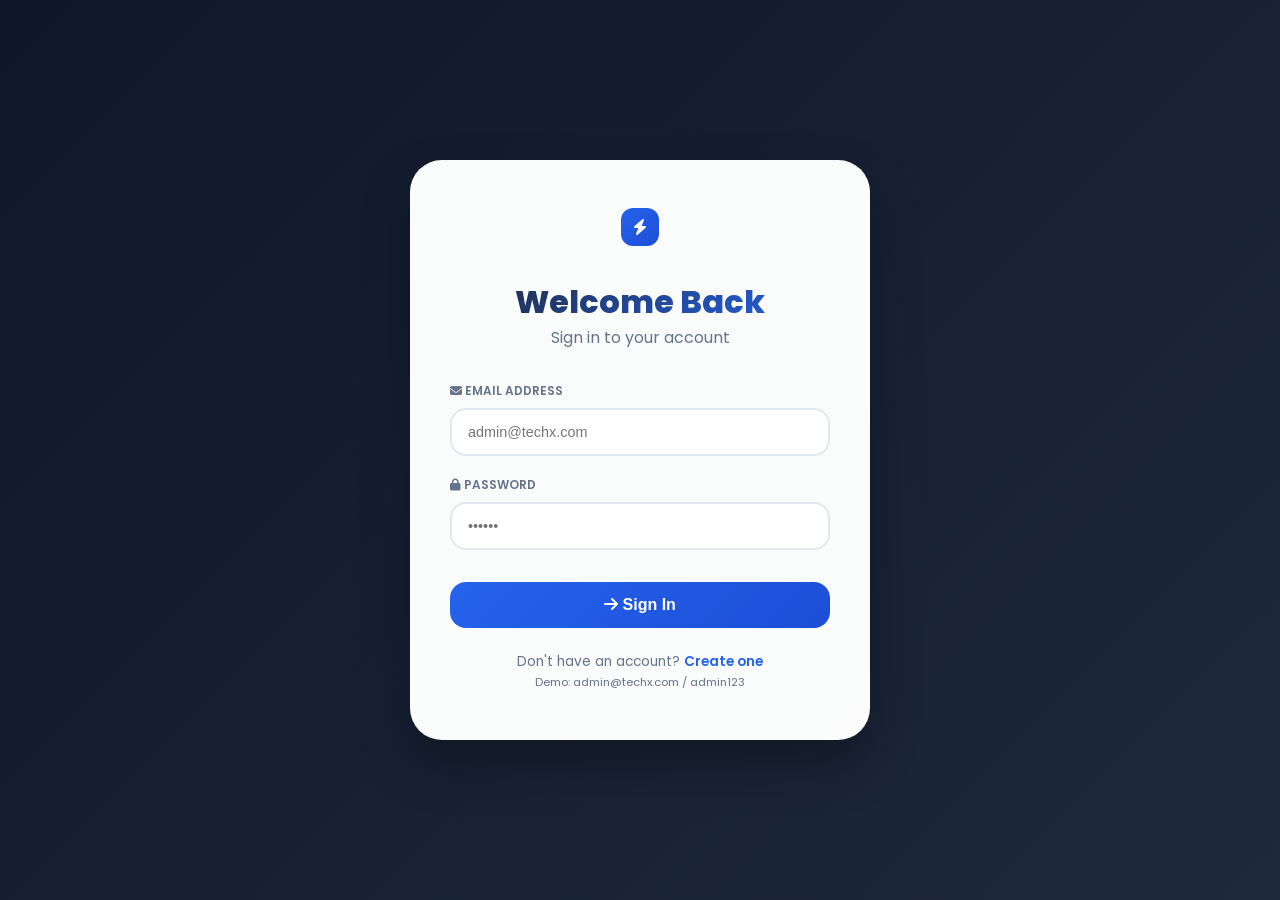
==== signup.html @ 7d98b485 "Complete TechX Egypt e-commerce platform" ====
<!DOCTYPE html>
<html lang="en">
<head>
  <meta charset="UTF-8"/>
  <meta name="viewport" content="width=device-width, initial-scale=1.0"/>
  <title>TechX Egypt — Login</title>
  <link rel="stylesheet" href="style.css"/>
  <link href="https://fonts.googleapis.com/css2?family=Poppins:wght@300;400;500;600;700;800&display=swap" rel="stylesheet"/>
  <link rel="stylesheet" href="https://cdnjs.cloudflare.com/ajax/libs/font-awesome/6.5.0/css/all.min.css"/>
</head>
<body class="auth-page">
<div class="auth-bg"></div>
<div class="auth-card">
  <div class="auth-logo">
    <div class="logo-mark"><i class="fas fa-bolt"></i></div>
  </div>
  <h1 class="auth-title">Welcome Back</h1>
  <p style="text-align:center; color:#64748b; margin-bottom:32px;">Sign in to your account</p>
  <form id="loginForm">
    <div class="input-group">
      <label><i class="fas fa-envelope"></i> Email Address</label>
      <input type="email" id="loginEmail" placeholder="admin@techx.com" required/>
    </div>
    <div class="input-group">
      <label><i class="fas fa-lock"></i> Password</label>
      <input type="password" id="loginPassword" placeholder="••••••" required/>
    </div>
    <button type="submit" class="btn-auth"><i class="fas fa-arrow-right"></i> Sign In</button>
  </form>
  <div class="auth-footer">
    Don't have an account? <a href="signup.html">Create one</a><br/>
    <span style="font-size:0.7rem;">Demo: admin@techx.com / admin123</span>
  </div>
</div>
<script>
  document.getElementById('loginForm').addEventListener('submit', function(e) {
    e.preventDefault();
    const email = document.getElementById('loginEmail').value;
    const pw = document.getElementById('loginPassword').value;
    if(email === 'admin@techx.com' && pw === 'admin123') {
      localStorage.setItem('techx_loggedIn', JSON.stringify({name:'Admin',email:'admin@techx.com',role:'admin'}));
      window.location.href = 'dashboard.html';
    } else {
      alert('Invalid credentials. Use admin@techx.com / admin123');
    }
  });
</script>
</body>
</html>
---- style.css ----
:root {
  --primary: #2563eb;
  --primary-dark: #1d4ed8;
  --primary-light: #3b82f6;
  --primary-pale: #eff6ff;
  --dark: #0f172a;
  --text: #334155;
  --text-light: #64748b;
  --white: #ffffff;
  --border: #e2e8f0;
  --shadow-sm: 0 2px 8px rgba(0,0,0,0.04);
  --shadow-md: 0 8px 24px rgba(0,0,0,0.08);
  --shadow-lg: 0 20px 40px rgba(0,0,0,0.12);
  --shadow-blue: 0 8px 20px rgba(37,99,235,0.25);
  --transition: all 0.3s ease;
}
* { margin: 0; padding: 0; box-sizing: border-box; }
body { font-family: 'Poppins', sans-serif; background: var(--white); color: var(--text); line-height: 1.5; }
.container { max-width: 1280px; margin: 0 auto; padding: 0 24px; }
.btn { display: inline-flex; align-items: center; gap: 8px; padding: 12px 24px; border-radius: 40px; font-weight: 600; font-size: 0.875rem; border: none; cursor: pointer; transition: var(--transition); }
.btn-primary { background: var(--primary); color: var(--white); box-shadow: var(--shadow-blue); }
.btn-primary:hover { background: var(--primary-dark); transform: translateY(-2px); }
.btn-outline { background: transparent; border: 2px solid var(--border); color: var(--text); }
.btn-outline:hover { border-color: var(--primary); color: var(--primary); background: var(--primary-pale); }
.btn-sm { padding: 8px 18px; font-size: 0.8rem; }
.navbar { position: sticky; top: 0; z-index: 1000; background: rgba(255,255,255,0.98); backdrop-filter: blur(12px); border-bottom: 1px solid var(--border); }
.nav-inner { display: flex; align-items: center; justify-content: space-between; height: 72px; max-width: 1280px; margin: 0 auto; padding: 0 24px; }
.nav-logo { display: flex; align-items: center; gap: 12px; font-weight: 800; font-size: 1.25rem; text-decoration: none; background: linear-gradient(135deg, var(--dark), var(--primary)); -webkit-background-clip: text; -webkit-text-fill-color: transparent; }
.logo-mark { width: 38px; height: 38px; background: linear-gradient(135deg, var(--primary), var(--primary-dark)); border-radius: 12px; display: flex; align-items: center; justify-content: center; color: white; font-size: 1rem; }
.nav-search { display: flex; background: var(--primary-pale); border-radius: 40px; overflow: hidden; }
.nav-search input { padding: 10px 18px; border: none; background: none; width: 260px; outline: none; }
.search-btn { padding: 10px 20px; background: var(--primary); color: white; border: none; cursor: pointer; }
.nav-links { display: flex; gap: 4px; }
.nl { padding: 8px 18px; border-radius: 40px; font-size: 0.85rem; color: var(--text-light); text-decoration: none; }
.nl:hover, .nl.active { background: var(--primary-pale); color: var(--primary); }
.nav-actions { display: flex; align-items: center; gap: 16px; }
.cart-btn { position: relative; background: none; border: none; font-size: 1.2rem; cursor: pointer; padding: 8px; }
.cart-badge { position: absolute; top: -4px; right: -8px; background: var(--primary); color: white; border-radius: 50%; font-size: 0.6rem; padding: 2px 6px; min-width: 18px; }
.nav-user { display: flex; align-items: center; gap: 12px; }
.nav-avatar { width: 36px; height: 36px; border-radius: 50%; background: linear-gradient(135deg, var(--primary), var(--primary-dark)); color: white; display: flex; align-items: center; justify-content: center; font-weight: bold; font-size: 0.8rem; }
.hamburger { display: none; flex-direction: column; gap: 5px; background: none; border: none; cursor: pointer; }
.hamburger span { width: 24px; height: 2px; background: var(--text); border-radius: 2px; }
.mobile-nav { display: none; flex-direction: column; padding: 12px 20px; border-top: 1px solid var(--border); background: white; }
.mobile-nav a { padding: 10px; border-radius: 8px; text-decoration: none; color: var(--text); }
.mobile-nav.open { display: flex; }
@media (max-width: 900px) { .nav-links, .nav-search { display: none; } .hamburger { display: flex; } }
.hero { display: grid; grid-template-columns: 1fr 1fr; align-items: center; gap: 60px; padding: 80px 24px; max-width: 1280px; margin: 0 auto; }
.hero-eyebrow { display: inline-block; background: var(--primary-pale); color: var(--primary); padding: 6px 16px; border-radius: 40px; font-size: 0.75rem; font-weight: 600; margin-bottom: 20px; }
.hero-title { font-size: clamp(2rem, 4.5vw, 3.2rem); font-weight: 800; line-height: 1.2; color: var(--dark); }
.hero-accent { background: linear-gradient(135deg, var(--primary), var(--primary-dark)); -webkit-background-clip: text; -webkit-text-fill-color: transparent; }
.hero-sub { color: var(--text-light); margin: 24px 0; max-width: 480px; }
.hero-actions { display: flex; gap: 16px; flex-wrap: wrap; }
.hero-visual img { width: 100%; border-radius: 32px; box-shadow: var(--shadow-lg); }
@media (max-width: 900px) { .hero { grid-template-columns: 1fr; text-align: center; } .hero-sub { margin-left: auto; margin-right: auto; } .hero-actions { justify-content: center; } }
.categories-section { padding: 60px 0; background: var(--primary-pale); }
.section-head { text-align: center; margin-bottom: 48px; }
.sec-label { display: inline-block; background: var(--primary); color: white; padding: 4px 16px; border-radius: 40px; font-size: 0.7rem; font-weight: 600; text-transform: uppercase; letter-spacing: 1px; }
.section-head h2 { font-size: 2rem; color: var(--dark); margin-top: 12px; }
.cat-grid { display: grid; grid-template-columns: repeat(4, 1fr); gap: 24px; }
.cat-card { background: var(--white); border-radius: 24px; padding: 32px 24px; text-align: center; cursor: pointer; transition: var(--transition); border: 1px solid var(--border); }
.cat-card:hover { transform: translateY(-6px); border-color: var(--primary); box-shadow: var(--shadow-md); }
.cat-icon { width: 64px; height: 64px; background: var(--primary-pale); border-radius: 20px; display: flex; align-items: center; justify-content: center; margin: 0 auto 16px; font-size: 1.5rem; color: var(--primary); }
.cat-card h3 { font-size: 1rem; margin-bottom: 4px; }
@media (max-width: 700px) { .cat-grid { grid-template-columns: repeat(2, 1fr); } }
.shop-section { padding: 60px 0; background: var(--white); }
.shop-header { display: flex; justify-content: space-between; align-items: center; flex-wrap: wrap; margin-bottom: 32px; }
.filter-tabs { display: flex; gap: 10px; flex-wrap: wrap; }
.ftab { padding: 8px 22px; border-radius: 40px; border: 1px solid var(--border); background: white; font-size: 0.85rem; cursor: pointer; transition: var(--transition); }
.ftab:hover { border-color: var(--primary); color: var(--primary); }
.ftab.active { background: var(--primary); color: white; border-color: var(--primary); }
.sort-select { padding: 8px 18px; border-radius: 40px; border: 1px solid var(--border); background: white; }
.products-grid { display: grid; grid-template-columns: repeat(auto-fill, minmax(270px, 1fr)); gap: 28px; }
.prod-card { background: white; border-radius: 24px; overflow: hidden; border: 1px solid var(--border); transition: var(--transition); cursor: pointer; }
.prod-card:hover { transform: translateY(-6px); border-color: var(--primary); box-shadow: var(--shadow-lg); }
.pc-img-wrap { height: 200px; overflow: hidden; position: relative; }
.pc-img-wrap img { width: 100%; height: 100%; object-fit: cover; transition: transform 0.5s; }
.prod-card:hover .pc-img-wrap img { transform: scale(1.08); }
.pc-cat { position: absolute; top: 12px; left: 12px; background: rgba(0,0,0,0.7); color: white; padding: 4px 12px; border-radius: 40px; font-size: 0.7rem; }
.pc-body { padding: 20px; }
.pc-name { font-weight: 700; margin-bottom: 8px; }
.pc-stars { color: #f59e0b; font-size: 0.75rem; margin-bottom: 8px; }
.pc-price { font-weight: 800; color: var(--primary); font-size: 1.2rem; margin-bottom: 12px; }
.pc-add { width: 100%; padding: 10px; border-radius: 40px; background: var(--primary-pale); color: var(--primary); border: none; font-weight: 600; cursor: pointer; transition: var(--transition); }
.pc-add:hover { background: var(--primary); color: white; }
.footer { background: #0f172a; color: #94a3b8; padding: 48px 0 24px; margin-top: 60px; }
.footer-grid { display: grid; grid-template-columns: repeat(4, 1fr); gap: 40px; max-width: 1280px; margin: 0 auto; padding: 0 24px; }
.footer-brand h3 { color: white; margin: 12px 0 8px; }
.footer-links h4, .footer-social h4 { color: white; margin-bottom: 16px; font-size: 1rem; }
.footer-links a { display: block; color: #94a3b8; text-decoration: none; margin-bottom: 10px; font-size: 0.85rem; }
.footer-links a:hover { color: #3b82f6; }
.social-icons { display: flex; gap: 16px; }
.social-icons a { width: 36px; height: 36px; background: rgba(255,255,255,0.1); border-radius: 50%; display: flex; align-items: center; justify-content: center; color: white; transition: all 0.3s; }
.social-icons a:hover { background: #3b82f6; transform: translateY(-3px); }
.footer-bottom { text-align: center; padding-top: 24px; margin-top: 24px; border-top: 1px solid rgba(255,255,255,0.1); font-size: 0.8rem; }
@media (max-width: 768px) { .footer-grid { grid-template-columns: 1fr; text-align: center; gap: 24px; } .social-icons { justify-content: center; } }
.cart-overlay { position: fixed; inset: 0; background: rgba(0,0,0,0.5); z-index: 1100; opacity: 0; pointer-events: none; transition: var(--transition); }
.cart-overlay.open { opacity: 1; pointer-events: all; }
.cart-panel { position: fixed; top: 0; right: -420px; width: 400px; height: 100vh; background: white; z-index: 1200; display: flex; flex-direction: column; transition: right 0.3s ease; box-shadow: -8px 0 30px rgba(0,0,0,0.15); }
.cart-panel.open { right: 0; }
.cp-header { display: flex; justify-content: space-between; padding: 20px 24px; border-bottom: 1px solid var(--border); }
.cp-body { flex: 1; overflow-y: auto; padding: 20px 24px; }
.cart-item { display: flex; gap: 12px; padding: 12px 0; border-bottom: 1px solid var(--border); }
.ci-img { width: 60px; height: 60px; border-radius: 12px; object-fit: cover; }
.ci-info { flex: 1; }
.ci-name { font-weight: 600; margin-bottom: 4px; }
.ci-price { color: var(--primary); font-weight: 600; }
.ci-qty { display: flex; align-items: center; gap: 8px; margin-top: 8px; }
.ci-qty button { width: 26px; height: 26px; border-radius: 8px; border: 1px solid var(--border); background: white; cursor: pointer; }
.cp-footer { padding: 20px 24px; border-top: 1px solid var(--border); }
.cart-empty { text-align: center; padding: 40px; color: var(--text-light); }
.dash-body { background: #f1f5f9; display: flex; }
.dash-sidebar { width: 280px; background: linear-gradient(180deg, #0f172a 0%, #1e293b 100%); min-height: 100vh; position: fixed; box-shadow: 4px 0 20px rgba(0,0,0,0.1); }
.ds-logo { padding: 28px 24px; border-bottom: 1px solid rgba(255,255,255,0.08); }
.ds-logo .nav-logo { -webkit-text-fill-color: white; background: none; }
.ds-nav { padding: 24px 16px; display: flex; flex-direction: column; gap: 6px; }
.dsn { display: flex; align-items: center; gap: 12px; padding: 12px 20px; border-radius: 14px; color: rgba(255,255,255,0.7); text-decoration: none; transition: all 0.3s; cursor: pointer; background: none; border: none; width: 100%; text-align: left; font-size: 0.9rem; }
.dsn:hover { background: rgba(37,99,235,0.2); transform: translateX(4px); }
.dsn.active { background: linear-gradient(135deg, #2563eb, #1d4ed8); color: white; box-shadow: 0 4px 12px rgba(37,99,235,0.3); }
.ds-bottom { padding: 24px 16px; border-top: 1px solid rgba(255,255,255,0.08); margin-top: auto; }
.dash-main { margin-left: 280px; flex: 1; }
.dash-topbar { background: rgba(255,255,255,0.95); backdrop-filter: blur(10px); padding: 0 28px; height: 70px; display: flex; align-items: center; justify-content: space-between; border-bottom: 1px solid var(--border); }
.dt-left { display: flex; align-items: center; gap: 20px; }
.sidebar-toggle { background: var(--primary-pale); border: none; padding: 8px 12px; border-radius: 12px; cursor: pointer; display: none; }
.dt-user { background: linear-gradient(135deg, var(--primary), var(--primary-dark)); padding: 6px 16px 6px 12px; border-radius: 40px; color: white; display: flex; align-items: center; gap: 10px; }
.dash-tab { padding: 28px; display: none; }
.dash-tab.active { display: block; }
.kpi-grid { display: grid; grid-template-columns: repeat(4,1fr); gap: 20px; margin-bottom: 32px; }
.kpi-card { background: white; border-radius: 24px; padding: 20px; display: flex; align-items: center; gap: 16px; box-shadow: var(--shadow-sm); transition: var(--transition); }
.kpi-card:hover { transform: translateY(-4px); box-shadow: var(--shadow-md); }
.kpi-icon { width: 52px; height: 52px; border-radius: 18px; display: flex; align-items: center; justify-content: center; font-size: 1.3rem; }
.kpi-blue { background: linear-gradient(135deg, #dbeafe, #eff6ff); color: #2563eb; }
.kpi-green { background: linear-gradient(135deg, #d1fae5, #ecfdf5); color: #059669; }
.kpi-orange { background: linear-gradient(135deg, #fed7aa, #fff7ed); color: #ea580c; }
.kpi-purple { background: linear-gradient(135deg, #e9d5ff, #f5f3ff); color: #7c3aed; }
.kpi-value { font-size: 1.8rem; font-weight: 800; background: linear-gradient(135deg, #1e293b, #2563eb); -webkit-background-clip: text; -webkit-text-fill-color: transparent; }
.dash-card { background: white; border-radius: 24px; margin-bottom: 20px; box-shadow: var(--shadow-sm); }
.dc-head { padding: 18px 24px; border-bottom: 1px solid var(--border); display: flex; justify-content: space-between; align-items: center; }
.dash-table { width: 100%; border-collapse: collapse; }
.dash-table th, .dash-table td { padding: 14px 20px; text-align: left; border-bottom: 1px solid var(--border); }
.dt-img { width: 44px; height: 44px; border-radius: 12px; object-fit: cover; }
.recent-products-list { padding: 8px 20px 16px; }
.rpl-item { display: flex; align-items: center; gap: 14px; padding: 12px 0; border-bottom: 1px solid #f1f5f9; }
.rpl-img { width: 48px; height: 48px; border-radius: 12px; object-fit: cover; }
.rpl-name { flex: 1; font-weight: 500; }
.rpl-price { font-weight: 700; color: var(--primary); }
.dash-form-grid { display: grid; grid-template-columns: 1fr 1fr; gap: 20px; padding: 24px; }
.dash-form-grid .full { grid-column: 1/-1; }
.dash-form-actions { display: flex; gap: 12px; padding: 0 24px 24px; }
.form-group { display: flex; flex-direction: column; gap: 6px; }
.form-group label { font-size: 0.75rem; font-weight: 600; text-transform: uppercase; color: var(--text-light); }
.form-group input, .form-group select, .form-group textarea { padding: 12px 14px; border: 2px solid var(--border); border-radius: 14px; font-size: 0.85rem; transition: all 0.3s; }
.form-group input:focus, .form-group select:focus, .form-group textarea:focus { border-color: var(--primary); outline: none; box-shadow: 0 0 0 3px rgba(37,99,235,0.1); }
.ferr { color: #ef4444; font-size: 0.7rem; margin-top: 4px; }
@media (max-width: 900px) { .dash-sidebar { transform: translateX(-100%); } .dash-sidebar.open { transform: none; } .dash-main { margin-left: 0; } .sidebar-toggle { display: block; } .kpi-grid { grid-template-columns: repeat(2,1fr); } .dash-form-grid { grid-template-columns: 1fr; } }
.auth-page { min-height: 100vh; display: flex; align-items: center; justify-content: center; position: relative; overflow: hidden; background: linear-gradient(135deg, #0f172a 0%, #1e293b 100%); }
.auth-bg { position: absolute; inset: 0; background-image: url('https://images.unsplash.com/photo-1550745165-9bc0b252726f?w=1200&q=80'); background-size: cover; background-position: center; filter: brightness(0.3) blur(2px); }
.auth-card { position: relative; z-index: 10; background: rgba(255,255,255,0.98); border-radius: 32px; padding: 48px 40px; width: 100%; max-width: 460px; box-shadow: 0 25px 50px rgba(0,0,0,0.3); animation: fadeUp 0.6s ease; }
@keyframes fadeUp { from { opacity: 0; transform: translateY(30px); } to { opacity: 1; transform: translateY(0); } }
.auth-logo { display: flex; justify-content: center; margin-bottom: 32px; }
.auth-title { font-size: 2rem; font-weight: 800; text-align: center; background: linear-gradient(135deg, #1e293b, #2563eb); -webkit-background-clip: text; -webkit-text-fill-color: transparent; }
.input-group { margin-bottom: 20px; }
.input-group label { display: block; font-size: 0.75rem; font-weight: 600; text-transform: uppercase; color: #64748b; margin-bottom: 8px; }
.input-group input { width: 100%; padding: 14px 16px; border: 2px solid #e2e8f0; border-radius: 16px; font-size: 0.9rem; transition: all 0.3s; }
.input-group input:focus { border-color: #2563eb; outline: none; box-shadow: 0 0 0 3px rgba(37,99,235,0.1); }
.btn-auth { width: 100%; padding: 14px; background: linear-gradient(135deg, #2563eb, #1d4ed8); color: white; border: none; border-radius: 16px; font-weight: 700; font-size: 1rem; cursor: pointer; margin-top: 12px; transition: var(--transition); }
.btn-auth:hover { transform: translateY(-2px); box-shadow: 0 8px 25px rgba(37,99,235,0.4); }
.auth-footer { text-align: center; margin-top: 24px; font-size: 0.85rem; color: #64748b; }
.auth-footer a { color: #2563eb; font-weight: 600; text-decoration: none; }
.modal-overlay { position: fixed; inset: 0; background: rgba(0,0,0,0.6); backdrop-filter: blur(8px); z-index: 1300; display: flex; align-items: center; justify-content: center; opacity: 0; pointer-events: none; transition: 0.3s; }
.modal-overlay.open { opacity: 1; pointer-events: all; }
.prod-modal { background: white; border-radius: 32px; max-width: 800px; width: 90%; display: grid; grid-template-columns: 1fr 1fr; overflow: hidden; }
.pm-gallery img { width: 100%; height: 100%; object-fit: cover; min-height: 300px; }
.pm-details { padding: 28px; }
.pm-price { font-size: 1.5rem; font-weight: 700; color: var(--primary); margin: 16px 0; }
.pm-specs { display: grid; grid-template-columns: 1fr 1fr; gap: 8px; margin: 16px 0; }
.pm-spec-item { background: var(--primary-pale); padding: 8px 12px; border-radius: 12px; }
@media (max-width: 700px) { .prod-modal { grid-template-columns: 1fr; } }
.toast-stack { position: fixed; bottom: 24px; right: 24px; z-index: 9999; display: flex; flex-direction: column; gap: 8px; }
.toast { background: var(--dark); color: white; padding: 12px 24px; border-radius: 60px; font-size: 0.85rem; display: flex; align-items: center; gap: 10px; animation: slideIn 0.3s ease; }
@keyframes slideIn { from { transform: translateX(100%); opacity: 0; } to { transform: translateX(0); opacity: 1; } }
.hidden { display: none !important; }
.confirm-modal { background: white; border-radius: 28px; text-align: center; padding: 32px; max-width: 360px; }
.cm-icon { font-size: 3rem; color: #f59e0b; margin-bottom: 12px; }
.confirm-modal h3 { margin-bottom: 8px; }
.cm-actions { display: flex; gap: 12px; justify-content: center; margin-top: 20px; }
.dash-search { padding: 10px 16px; border: 2px solid var(--border); border-radius: 40px; font-size: 0.85rem; width: 220px; }
.dt-cat { display: inline-block; background: var(--primary-pale); color: var(--primary); padding: 4px 12px; border-radius: 40px; font-size: 0.7rem; font-weight: 600; }
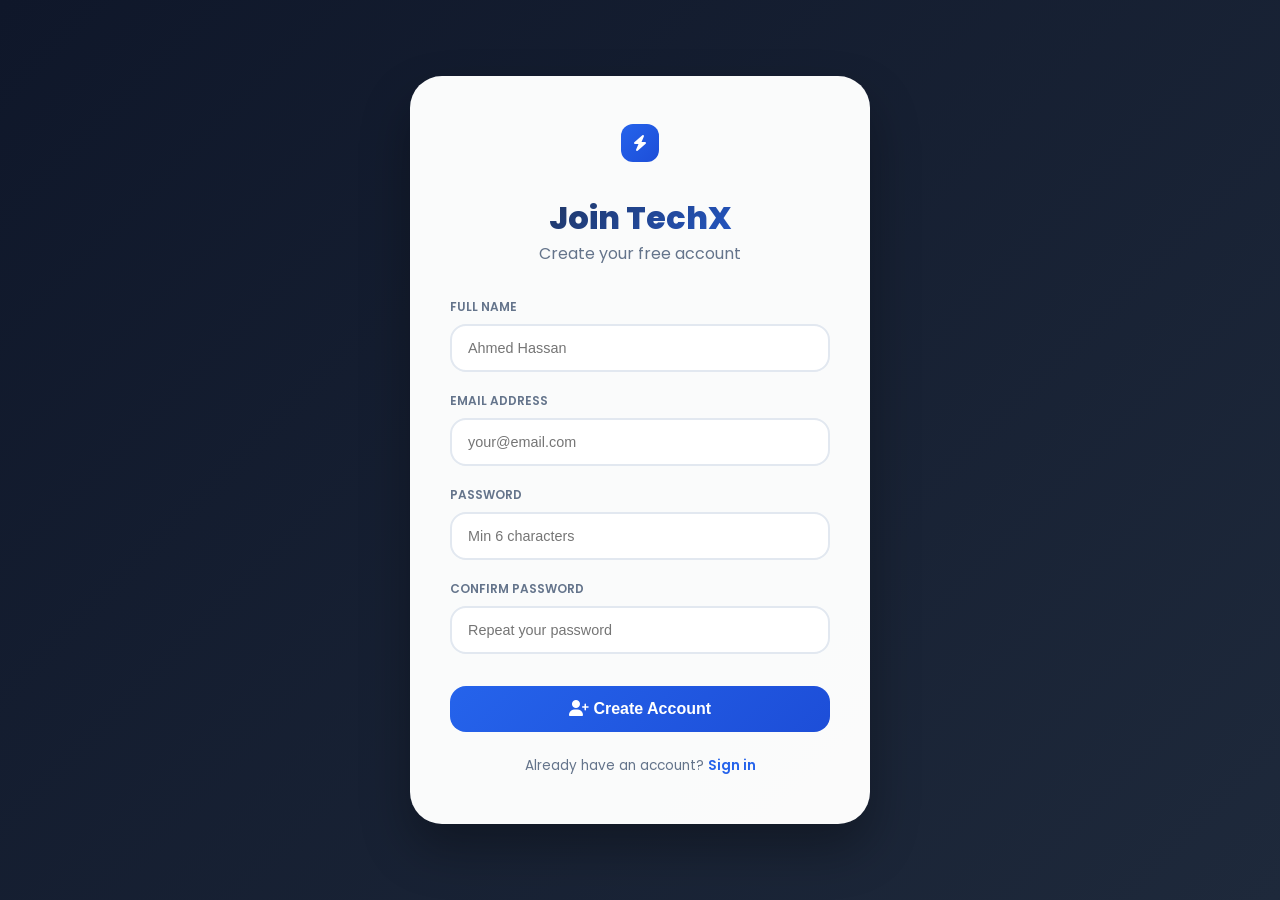
==== commit 09e312bd: "Change login page to signup page" ====
--- a/signup.html
+++ b/signup.html
@@ -3,7 +3,7 @@
 <head>
   <meta charset="UTF-8"/>
   <meta name="viewport" content="width=device-width, initial-scale=1.0"/>
-  <title>TechX Egypt — Login</title>
+  <title>TechX Egypt — Sign Up</title>
   <link rel="stylesheet" href="style.css"/>
   <link href="https://fonts.googleapis.com/css2?family=Poppins:wght@300;400;500;600;700;800&display=swap" rel="stylesheet"/>
   <link rel="stylesheet" href="https://cdnjs.cloudflare.com/ajax/libs/font-awesome/6.5.0/css/all.min.css"/>
@@ -14,36 +14,79 @@
   <div class="auth-logo">
     <div class="logo-mark"><i class="fas fa-bolt"></i></div>
   </div>
-  <h1 class="auth-title">Welcome Back</h1>
-  <p style="text-align:center; color:#64748b; margin-bottom:32px;">Sign in to your account</p>
-  <form id="loginForm">
+  <h1 class="auth-title">Join TechX</h1>
+  <p style="text-align:center; color:#64748b; margin-bottom:32px;">Create your free account</p>
+  <form id="signupForm">
     <div class="input-group">
-      <label><i class="fas fa-envelope"></i> Email Address</label>
-      <input type="email" id="loginEmail" placeholder="admin@techx.com" required/>
+      <label>Full Name</label>
+      <input type="text" id="signupName" placeholder="Ahmed Hassan" required/>
     </div>
     <div class="input-group">
-      <label><i class="fas fa-lock"></i> Password</label>
-      <input type="password" id="loginPassword" placeholder="••••••" required/>
+      <label>Email Address</label>
+      <input type="email" id="signupEmail" placeholder="your@email.com" required/>
     </div>
-    <button type="submit" class="btn-auth"><i class="fas fa-arrow-right"></i> Sign In</button>
+    <div class="input-group">
+      <label>Password</label>
+      <input type="password" id="signupPassword" placeholder="Min 6 characters" required/>
+    </div>
+    <div class="input-group">
+      <label>Confirm Password</label>
+      <input type="password" id="signupConfirm" placeholder="Repeat your password" required/>
+    </div>
+    <button type="submit" class="btn-auth"><i class="fas fa-user-plus"></i> Create Account</button>
   </form>
   <div class="auth-footer">
-    Don't have an account? <a href="signup.html">Create one</a><br/>
-    <span style="font-size:0.7rem;">Demo: admin@techx.com / admin123</span>
+    Already have an account? <a href="login.html">Sign in</a>
   </div>
 </div>
 <script>
-  document.getElementById('loginForm').addEventListener('submit', function(e) {
+  document.getElementById('signupForm').addEventListener('submit', function(e) {
     e.preventDefault();
-    const email = document.getElementById('loginEmail').value;
-    const pw = document.getElementById('loginPassword').value;
-    if(email === 'admin@techx.com' && pw === 'admin123') {
-      localStorage.setItem('techx_loggedIn', JSON.stringify({name:'Admin',email:'admin@techx.com',role:'admin'}));
-      window.location.href = 'dashboard.html';
-    } else {
-      alert('Invalid credentials. Use admin@techx.com / admin123');
+    
+    const name = document.getElementById('signupName').value.trim();
+    const email = document.getElementById('signupEmail').value.trim();
+    const password = document.getElementById('signupPassword').value;
+    const confirm = document.getElementById('signupConfirm').value;
+    
+    if(name === '') {
+      alert('Please enter your full name');
+      return;
     }
+    if(email === '') {
+      alert('Please enter your email');
+      return;
+    }
+    if(password.length < 6) {
+      alert('Password must be at least 6 characters');
+      return;
+    }
+    if(password !== confirm) {
+      alert('Passwords do not match');
+      return;
+    }
+    
+    let users = JSON.parse(localStorage.getItem('techx_users') || '[]');
+    
+    if(users.find(u => u.email === email)) {
+      alert('Email already exists. Please login.');
+      window.location.href = 'login.html';
+      return;
+    }
+    
+    const newUser = {
+      name: name,
+      email: email,
+      password: password,
+      role: 'user',
+      joined: new Date().toLocaleDateString()
+    };
+    
+    users.push(newUser);
+    localStorage.setItem('techx_users', JSON.stringify(users));
+    
+    alert('Account created successfully! Please login.');
+    window.location.href = 'login.html';
   });
 </script>
 </body>
-</html>+</html>
